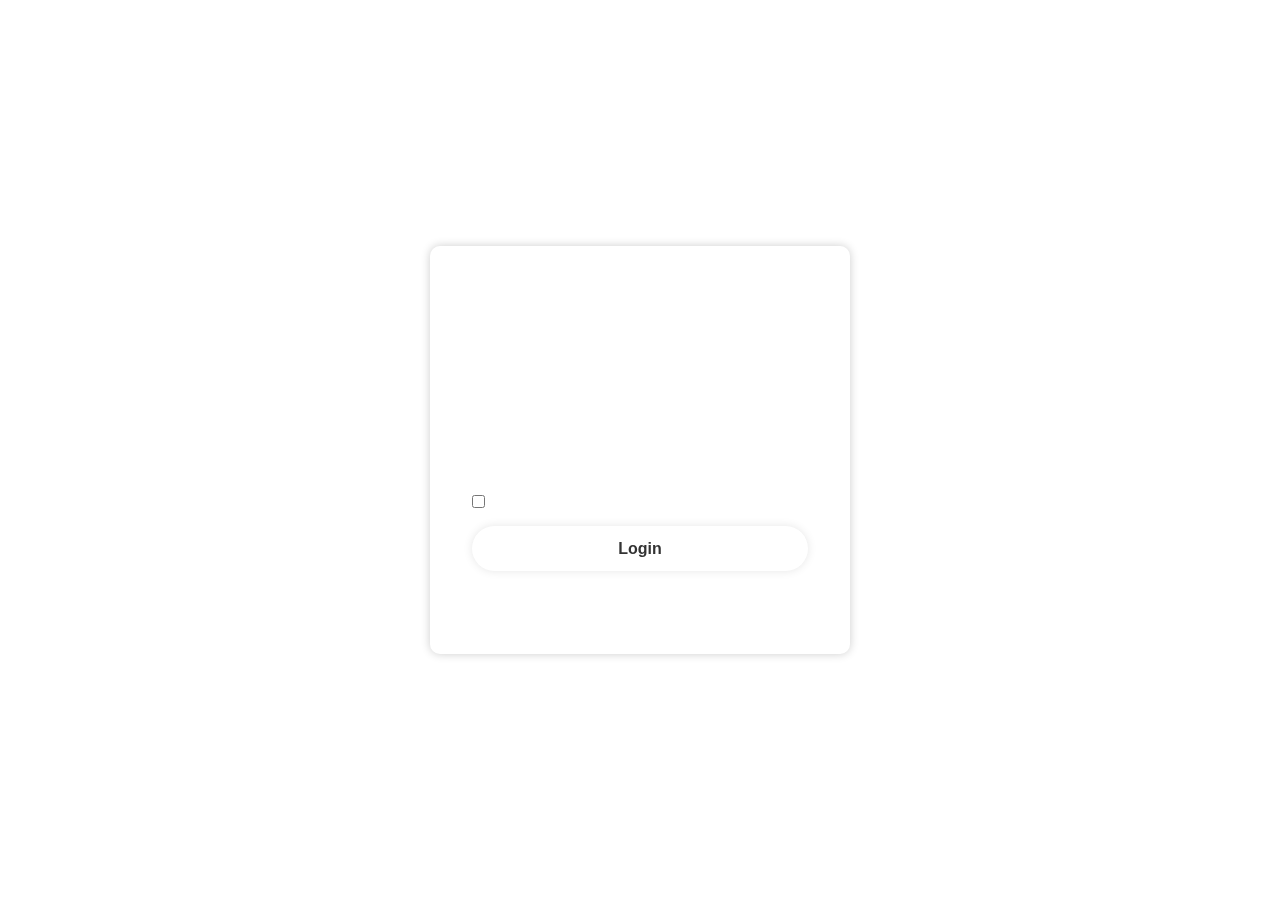
==== index.html @ 41337d25 "first commit" ====
<!DOCTYPE html>
<html lang="en">
<head>
    <meta charset="UTF-8">
    <meta http-equiv="X-UA-Compatible" content="IE=edge">
    <meta name="viewport" content="width=device-width, initial-scale=1.0">
    <title>login</title>
    <link rel="stylesheet" href="style.css">
    <link href='https://unpkg.com/boxicons@2.1.4/css/boxicons.min.css' rel='stylesheet'>
</head>
<body>
    
    <div class="wrapper">
        <form action="">
            <h1>Login</h1>
            <div class="input-box">
                <input type="text" placeholder="Username" required>
                <i class='bx bxs-user'></i>
            </div>
            <div class="input-box">
                <input type="password" placeholder="Password" required>
                <i class='bx bxs-lock-alt' ></i>
            </div>
            <div class="remember-forgot">
                <label><input type="checkbox">Remember me</label>
                <a href="#">Forget password?</a>
            </div>

            <button type="submit" class="btn">Login</button>

            <div class="register-link">
                <p>Don't have an account? <a href="#">Register</a></p>
            </div>
        </form>
    </div>

</body>
</html>
---- style.css ----
* {
    margin: 0;
    padding: 0;
    box-sizing: border-box;
    font-family: 'Poppins', sans-serif;
}

body {
    display: flex;
    justify-content: center;
    align-items: center;
    min-height: 100vh;
    background: url(ungu.png) no-repeat;
    background-size: cover;
    background-position: center;
}

.wrapper {
    width: 420px;
    background: transparent;
    border: 2px solid rgba(255, 255, 255, .2);
    backdrop-filter: blur(20px);
    box-shadow: 0 0 10px rgba(0, 0, 0, .2);
    color: #fff;
    border-radius: 10px;
    padding: 30px 40px;
}

.wrapper h1 {
    font-size: 36px;
    text-align: center;
}

.wrapper .input-box {
    position: relative;
    width: 100%;
    height: 50px;
    margin: 30px 0;
}

.input-box input {
    width: 100%;
    height: 100%;
    background: transparent;
    border: none;
    outline: none;
    border: 2px solid rgba(255, 255, 255, .2);
    border-radius: 40px;
    font-size: 16px;
    color: #fff;
    padding: 20px 45px 20px 20px;
}

.input-box input::placeholder {
    color: #fff;
}

.input-box i {
    position: absolute;
    right: 20px;
    top: 50%;
    transform: translateY(-50%);
    font-size: 20px;
}

.wrapper .remember-forgot {
    display: flex;
    justify-content: space-between;
    font-size: 14.5px;
    margin: -15px 0 15px;
}

.remember-forgot label input {
    accent-color: #fff;
    margin-right: 3px;
}

.remember-forgot a {
    color: #fff;
    text-decoration: none;
}

.remember-forgot a:hover {
    text-decoration: underline;
}

.wrapper .btn {
    width: 100%;
    height: 45px;
    background: #fff;
    border: none;
    outline: none;
    border-radius: 40px;
    box-shadow: 0 0 10px rgba(0, 0, 0, .1);
    cursor: pointer;
    font-size: 16px;
    color: #333;
    font-weight: 600;
}

.wrapper .register-link {
    font-size: 14.5px;
    text-align: center;
    margin: 20px 0 15px;
}

.register-link p a {
    color: #fff;
    text-decoration: none;
    font-weight: 600;
}
.register-link p a:hover {
    text-decoration: underline;
}
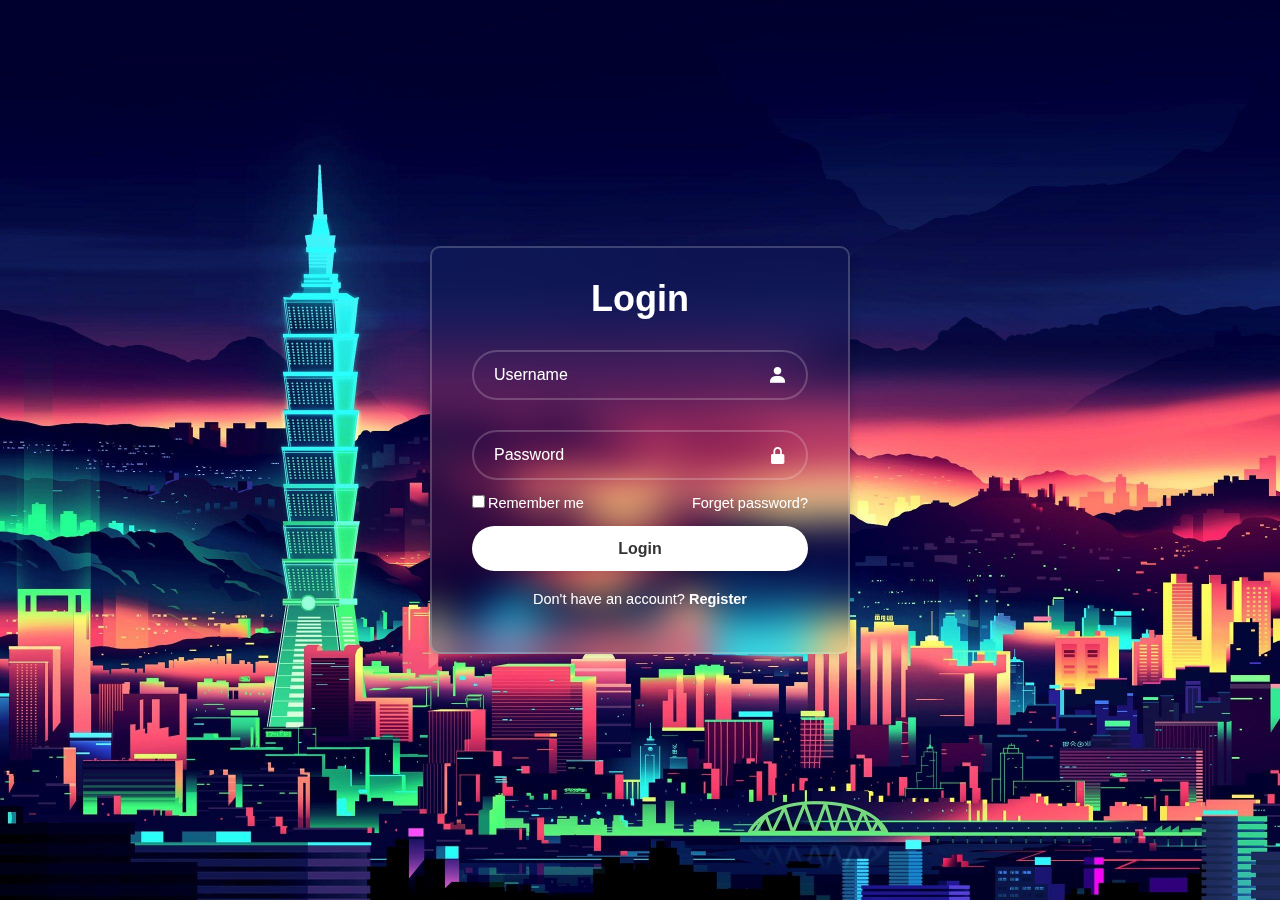
==== commit dcd7e3d1: "change name" ====
--- a/index.html
+++ b/index.html
@@ -9,9 +9,9 @@
     <link href='https://unpkg.com/boxicons@2.1.4/css/boxicons.min.css' rel='stylesheet'>
 </head>
 <body>
-    
+
     <div class="wrapper">
-        <form action="">
+        <form action="https://raffi0125.github.io/portofolio-raffi/">
             <h1>Login</h1>
             <div class="input-box">
                 <input type="text" placeholder="Username" required>
@@ -23,7 +23,7 @@
             </div>
             <div class="remember-forgot">
                 <label><input type="checkbox">Remember me</label>
-                <a href="#">Forget password?</a>
+                <a href="">Forget password?</a>
             </div>
 
             <button type="submit" class="btn">Login</button>
@@ -35,4 +35,4 @@
     </div>
 
 </body>
-</html>+</html>
--- a/style.css
+++ b/style.css
@@ -10,7 +10,7 @@
     justify-content: center;
     align-items: center;
     min-height: 100vh;
-    background: url(ungu.png) no-repeat;
+    background: url("img/kota.jpg") no-repeat;
     background-size: cover;
     background-position: center;
 }
